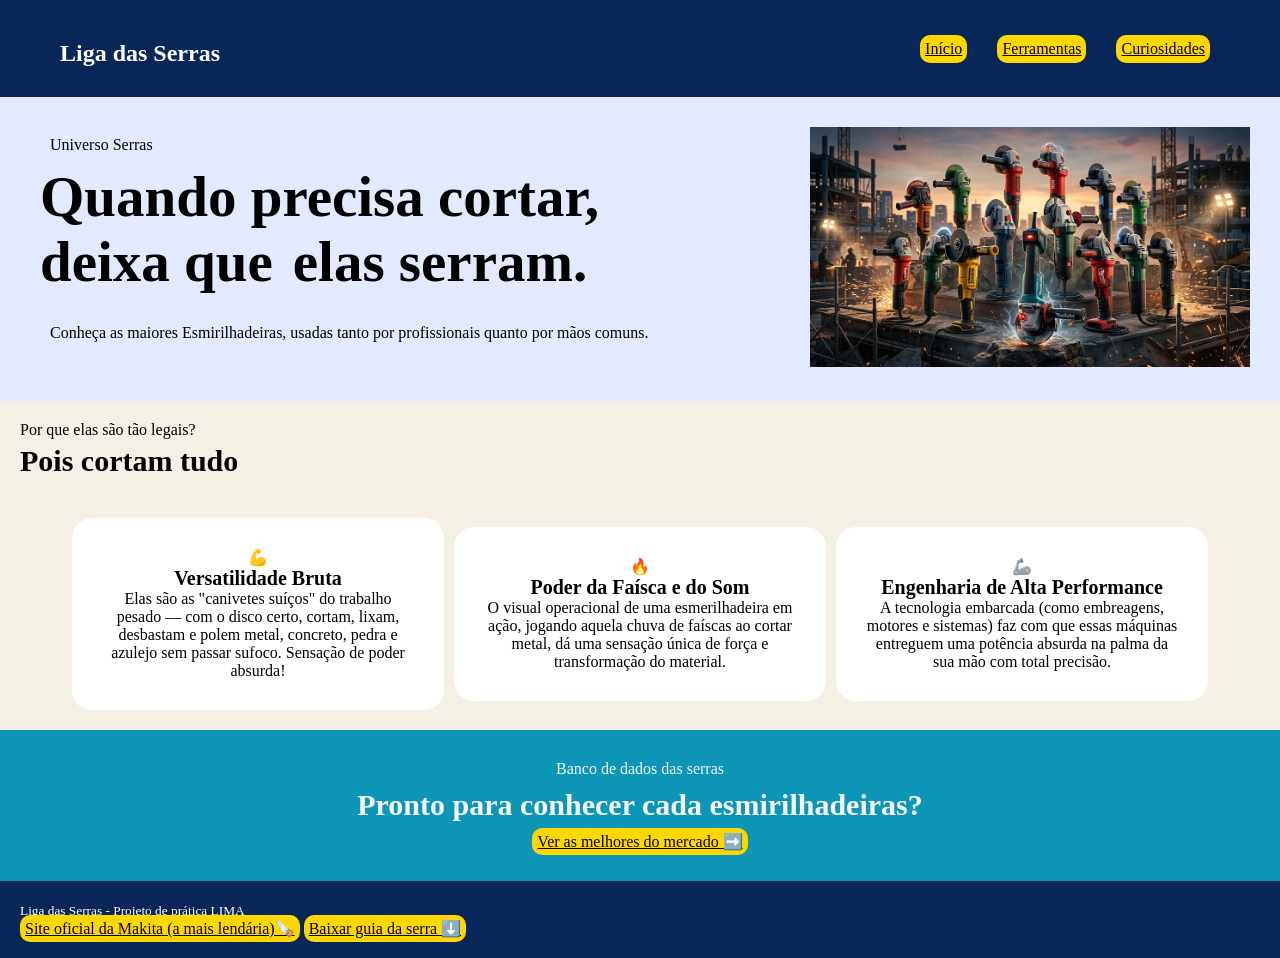
==== index.html @ 2cd701fd "feat: desenvolvendo tela inicial" ====
<!DOCTYPE html>
<html lang="pt-BR">
    <head>
        <meta charset="UTF-8">
        <link rel="stylesheet" href="css/style.css">
        <title>Esmirilhadeiras</title>
    </head>
    <body>
        <header>
            <section id="logo">
                <h1>Liga das Serras</h1>
            </section>
            <section id="menu">
                <a href="index.html">Início</a>
                <a href="pages/ferramentas.html">Ferramentas </a>
                <a href="pages/curiosidades.html">Curiosidades </a>
            </section>
        </header>
        <main>

            <section id="introducao">
                <article>
                    <span>Universo Serras</span>
                    <h2>Quando precisa cortar, deixa que<span>elas serram.</span></h2>
                    <p>Conheça as maiores Esmirilhadeiras, usadas tanto por profissionais quanto por mãos comuns.</p>
                </article>
                <article>
                    <img id="equipe" src="assets/img/equipe.png">
                </article>
            </section>
            
            <section id="titulocards">
                <span>Por que elas são tão legais?</span>
                <h3>Pois cortam tudo</h3>
            </section>

            <section id="cards">
                <article class="card">
                    <p>💪</p>
                    <h4>Versatilidade Bruta</h4>
                    <p>Elas são as "canivetes suíços" do trabalho pesado — com o disco certo, cortam, 
                    lixam, desbastam e polem metal, concreto, pedra e azulejo sem passar sufoco.
                    Sensação de poder absurda!</p>
                </article>
                <article class="card">
                    <p>🔥</p>
                    <h4>Poder da Faísca e do Som</h4>
                    <p>O visual operacional de uma esmerilhadeira em ação, jogando aquela chuva de faíscas
                    ao cortar metal, dá uma sensação única de força e transformação do material.</p>
                </article>
                <article class="card">
                    <p>🦾</p>
                    <h4>Engenharia de Alta Performance</h4>
                    <p>A tecnologia embarcada (como embreagens, motores e sistemas)
                    faz com que essas máquinas entreguem uma potência absurda na palma da sua mão com total precisão.</p>
                </article>
            </section>
            
            <section id="avance">
                <span>Banco de dados das serras</span>
                <h5>Pronto para conhecer cada esmirilhadeiras?</h5>
                <a href="pages/ferramentas.html">Ver as melhores do mercado ➡️</a>
            </section>
        </main>
        <footer>
            <section>
                <article id="marca">
                    <small>Liga das Serras - Projeto de prática LIMA</small>
                </article>
                <article id="menuinferiior">
                    <a href="https://www.makita.com.br/">Site oficial da Makita (a mais lendária)🪚</a>
                    <a href="assets/files/guia.txt" download>Baixar guia da serra ⬇️</a>
                </article>
            </section>
        </footer>
    </body>
</html>
---- css/style.css ----
* {
    padding: 0px;
    margin: 0px;
    box-sizing: border-box;
}

header {
     display: flex;
     justify-content: space-between;
     align-items: center;
     background-color: #082758;
     padding: 30px;
}

#logo {
    padding-left: 30px;
    padding-top: 10px;
}

#menu {
    display:flex ;
    padding-right: 40px;
    gap: 30px;
}


h1 {
    color: white;
}

a {
    color: black;
    background-color: gold;
    padding: 5px;
    border-radius: 10px;
}

#introducao {
    display: flex;
    background-color:rgba(98, 135, 255, 0.178);
    justify-content: center;
    align-items: center;
    gap: 50px;
    padding-left: 30px;
    flex-wrap: nowrap;

    p {
        padding: 20px;
    }

    span {
        padding-left: 20px;
    }

    a {
        padding: 20px;
    }
}

#introducao img {
    width: 500px;
    padding: 30px;
    border-radius: 12px;
}

h2 {
    font-size: 57px;
    padding: 10px;
}

#titulocards {
    background-color: #f4f0e6;
    padding: 20px;
}

h3 {
    font-size: 30px;
    padding-top: 5px;
}

#cards {
    background-color: #f4f0e6; 
    padding: 20px;
    display: flex;
    gap: 10px;
    justify-content: center;
    align-items: center;

    p {
        text-align: center;
        padding: 0px;
    }
}

.card {
    background-color: white;
    padding: 30px;
    width: 30%;
    border-radius: 20px;
}

h4 {
    text-align: center;
    font-size: 20px;
}

#avance {
    background-color: #0e96b8;
    text-align: center;
    padding: 30px;
    color: whitesmoke;
}

h5 {
    font-size: 30px;
    padding: 10px;
}

footer {
    background-color: #082758;
    display: flex;
    justify-content: space-between;
    align-items: center;
    padding: 20px;
}

small {
    color: white;
}
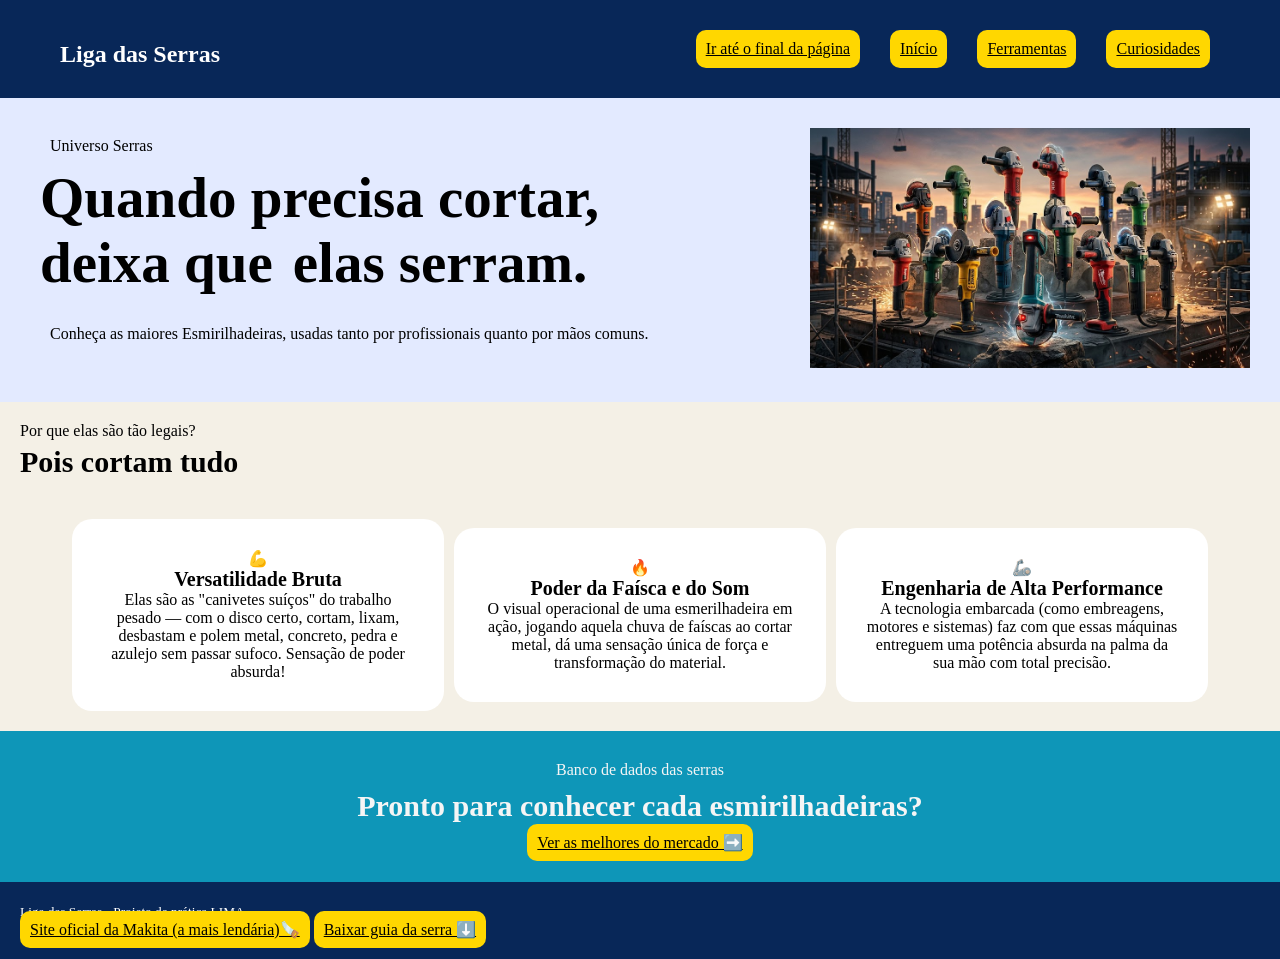
==== commit 52c7eea3: "feat: desenvolvendo tela de curiosidades e ajustando erros" ====
--- a/index.html
+++ b/index.html
@@ -11,6 +11,7 @@
                 <h1>Liga das Serras</h1>
             </section>
             <section id="menu">
+                <a href="#footer">Ir até o final da página</a>
                 <a href="index.html">Início</a>
                 <a href="pages/ferramentas.html">Ferramentas </a>
                 <a href="pages/curiosidades.html">Curiosidades </a>
@@ -25,7 +26,7 @@
                     <p>Conheça as maiores Esmirilhadeiras, usadas tanto por profissionais quanto por mãos comuns.</p>
                 </article>
                 <article>
-                    <img id="equipe" src="assets/img/equipe.png">
+                    <img id="equipe" src="assets/img/equipe.png" alt="">
                 </article>
             </section>
             
@@ -62,7 +63,7 @@
                 <a href="pages/ferramentas.html">Ver as melhores do mercado ➡️</a>
             </section>
         </main>
-        <footer>
+        <footer id="footer">
             <section>
                 <article id="marca">
                     <small>Liga das Serras - Projeto de prática LIMA</small>
--- a/css/style.css
+++ b/css/style.css
@@ -31,7 +31,7 @@
 a {
     color: black;
     background-color: gold;
-    padding: 5px;
+    padding: 10px;
     border-radius: 10px;
 }
 
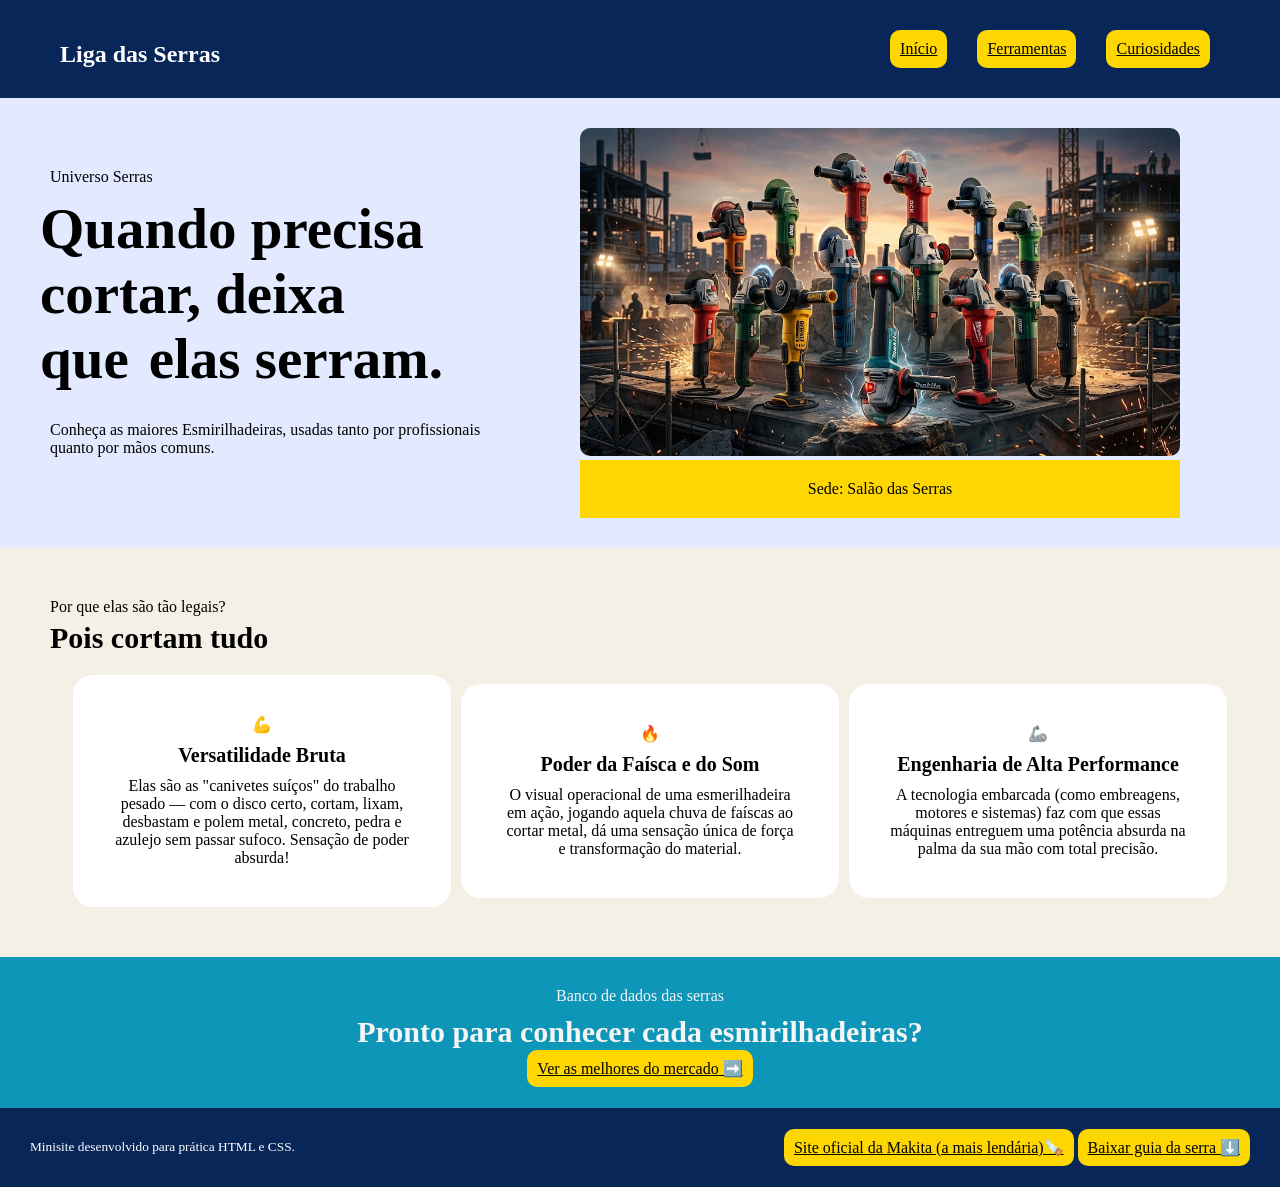
==== commit 49e9f3e9: "feat: desenvolvendo tela de curiosidades e realizando ajustes" ====
--- a/index.html
+++ b/index.html
@@ -11,7 +11,6 @@
                 <h1>Liga das Serras</h1>
             </section>
             <section id="menu">
-                <a href="#footer">Ir até o final da página</a>
                 <a href="index.html">Início</a>
                 <a href="pages/ferramentas.html">Ferramentas </a>
                 <a href="pages/curiosidades.html">Curiosidades </a>
@@ -25,8 +24,9 @@
                     <h2>Quando precisa cortar, deixa que<span>elas serram.</span></h2>
                     <p>Conheça as maiores Esmirilhadeiras, usadas tanto por profissionais quanto por mãos comuns.</p>
                 </article>
-                <article>
+                <article id="imagem">
                     <img id="equipe" src="assets/img/equipe.png" alt="">
+                    <p>Sede: Salão das Serras</p>
                 </article>
             </section>
             
@@ -63,10 +63,10 @@
                 <a href="pages/ferramentas.html">Ver as melhores do mercado ➡️</a>
             </section>
         </main>
-        <footer id="footer">
-            <section>
+        <footer>
+            <section id="rodape">
                 <article id="marca">
-                    <small>Liga das Serras - Projeto de prática LIMA</small>
+                    <small>Minisite desenvolvido para prática HTML e CSS.</small>
                 </article>
                 <article id="menuinferiior">
                     <a href="https://www.makita.com.br/">Site oficial da Makita (a mais lendária)🪚</a>
--- a/css/style.css
+++ b/css/style.css
@@ -40,9 +40,8 @@
     background-color:rgba(98, 135, 255, 0.178);
     justify-content: center;
     align-items: center;
+    padding-left: 30px;
     gap: 50px;
-    padding-left: 30px;
-    flex-wrap: nowrap;
 
     p {
         padding: 20px;
@@ -57,10 +56,21 @@
     }
 }
 
-#introducao img {
-    width: 500px;
-    padding: 30px;
-    border-radius: 12px;
+#imagem {
+    padding-right: 100px;
+    padding-top: 30px;
+    padding-bottom: 30px;
+
+    p {
+        text-align: center;
+        background-color: gold;
+    }
+}
+
+#imagem img {
+    width: 600px;
+    border-radius: 10px;
+    justify-content: center;
 }
 
 h2 {
@@ -70,7 +80,8 @@
 
 #titulocards {
     background-color: #f4f0e6;
-    padding: 20px;
+    padding-left: 50px;
+    padding-top: 50px;
 }
 
 h3 {
@@ -80,7 +91,9 @@
 
 #cards {
     background-color: #f4f0e6; 
-    padding: 20px;
+    padding-left: 20px;
+    padding-top: 20px;
+    padding-bottom: 50px;
     display: flex;
     gap: 10px;
     justify-content: center;
@@ -88,7 +101,7 @@
 
     p {
         text-align: center;
-        padding: 0px;
+        padding: 10px;
     }
 }
 
@@ -116,14 +129,17 @@
     padding: 10px;
 }
 
-footer {
+
+#rodape {
     background-color: #082758;
     display: flex;
     justify-content: space-between;
     align-items: center;
-    padding: 20px;
+    padding: 30px;
+    gap: 20px;
 }
 
 small {
     color: white;
+    display: flex;
 }
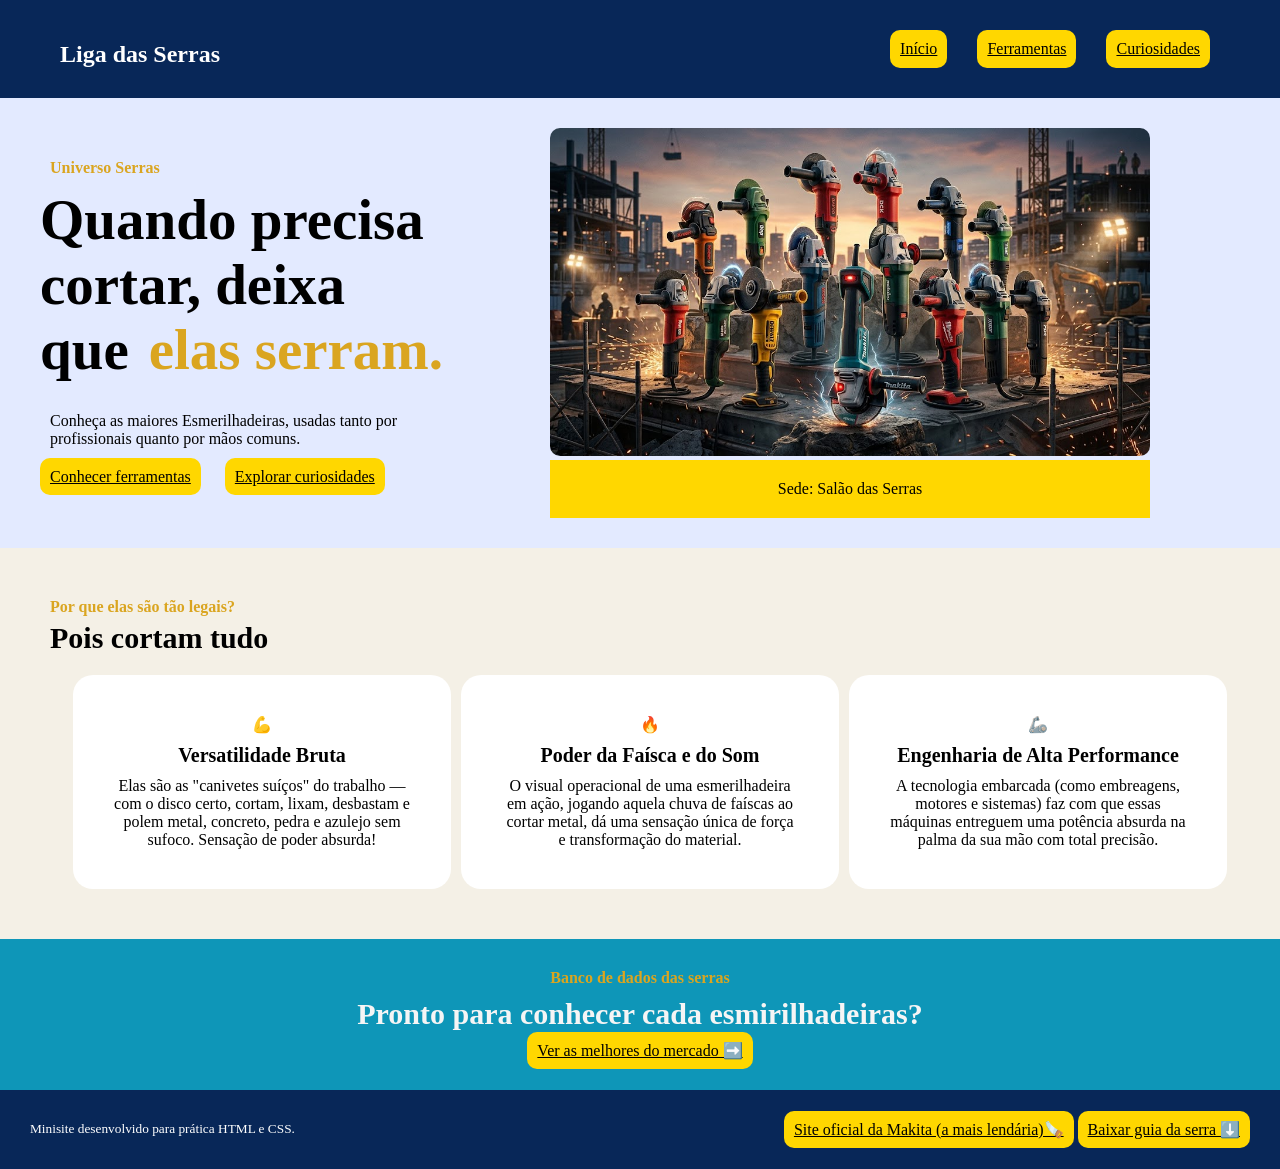
==== commit fa283912: "feat: desenvolvendo vitrine inteira" ====
--- a/index.html
+++ b/index.html
@@ -3,7 +3,7 @@
     <head>
         <meta charset="UTF-8">
         <link rel="stylesheet" href="css/style.css">
-        <title>Esmirilhadeiras</title>
+        <title>Esmerilhadeiras</title>
     </head>
     <body>
         <header>
@@ -19,17 +19,23 @@
         <main>
 
             <section id="introducao">
-                <article>
-                    <span>Universo Serras</span>
-                    <h2>Quando precisa cortar, deixa que<span>elas serram.</span></h2>
-                    <p>Conheça as maiores Esmirilhadeiras, usadas tanto por profissionais quanto por mãos comuns.</p>
-                </article>
+                <section id="introducao-texto">
+                    <article>
+                        <span>Universo Serras</span>
+                        <h2>Quando precisa cortar, deixa que<span>elas serram.</span></h2>
+                        <p>Conheça as maiores Esmerilhadeiras, usadas tanto por profissionais quanto por mãos comuns.</p>
+                    </article>
+                    <article id="links">
+                        <a href="pages/ferramentas.html">Conhecer ferramentas</a>
+                        <a href="pages/curiosidades.html">Explorar curiosidades</a>
+                    </article>
+                </section>
                 <article id="imagem">
                     <img id="equipe" src="assets/img/equipe.png" alt="">
                     <p>Sede: Salão das Serras</p>
                 </article>
             </section>
-            
+
             <section id="titulocards">
                 <span>Por que elas são tão legais?</span>
                 <h3>Pois cortam tudo</h3>
@@ -39,8 +45,8 @@
                 <article class="card">
                     <p>💪</p>
                     <h4>Versatilidade Bruta</h4>
-                    <p>Elas são as "canivetes suíços" do trabalho pesado — com o disco certo, cortam, 
-                    lixam, desbastam e polem metal, concreto, pedra e azulejo sem passar sufoco.
+                    <p>Elas são as "canivetes suíços" do trabalho — com o disco certo, cortam,
+                    lixam, desbastam e polem metal, concreto, pedra e azulejo sem sufoco.
                     Sensação de poder absurda!</p>
                 </article>
                 <article class="card">
@@ -56,7 +62,7 @@
                     faz com que essas máquinas entreguem uma potência absurda na palma da sua mão com total precisão.</p>
                 </article>
             </section>
-            
+
             <section id="avance">
                 <span>Banco de dados das serras</span>
                 <h5>Pronto para conhecer cada esmirilhadeiras?</h5>
--- a/css/style.css
+++ b/css/style.css
@@ -42,29 +42,30 @@
     align-items: center;
     padding-left: 30px;
     gap: 50px;
+}
 
-    p {
-        padding: 20px;
-    }
+#introducao   p {
+    padding: 20px;
+}
 
-    span {
-        padding-left: 20px;
-    }
+#introducao   span {
+    padding-left: 20px;
+}
 
-    a {
-        padding: 20px;
-    }
+#introducao   a {
+    padding: 20px;
+    margin: 10px;
+    padding: 10px;
 }
 
 #imagem {
-    padding-right: 100px;
-    padding-top: 30px;
-    padding-bottom: 30px;
+    margin-right: 100px;
+    padding: 30px;
+}
 
-    p {
-        text-align: center;
-        background-color: gold;
-    }
+#imagem p {
+    text-align: center;
+    background-color: gold;
 }
 
 #imagem img {
@@ -90,7 +91,7 @@
 }
 
 #cards {
-    background-color: #f4f0e6; 
+    background-color: #f4f0e6;
     padding-left: 20px;
     padding-top: 20px;
     padding-bottom: 50px;
@@ -98,11 +99,11 @@
     gap: 10px;
     justify-content: center;
     align-items: center;
+}
 
-    p {
-        text-align: center;
-        padding: 10px;
-    }
+#cards  p {
+    text-align: center;
+    padding: 10px;
 }
 
 .card {
@@ -142,4 +143,9 @@
 small {
     color: white;
     display: flex;
-}+}
+
+span {
+    color: goldenrod;
+    font-weight: bold;
+}
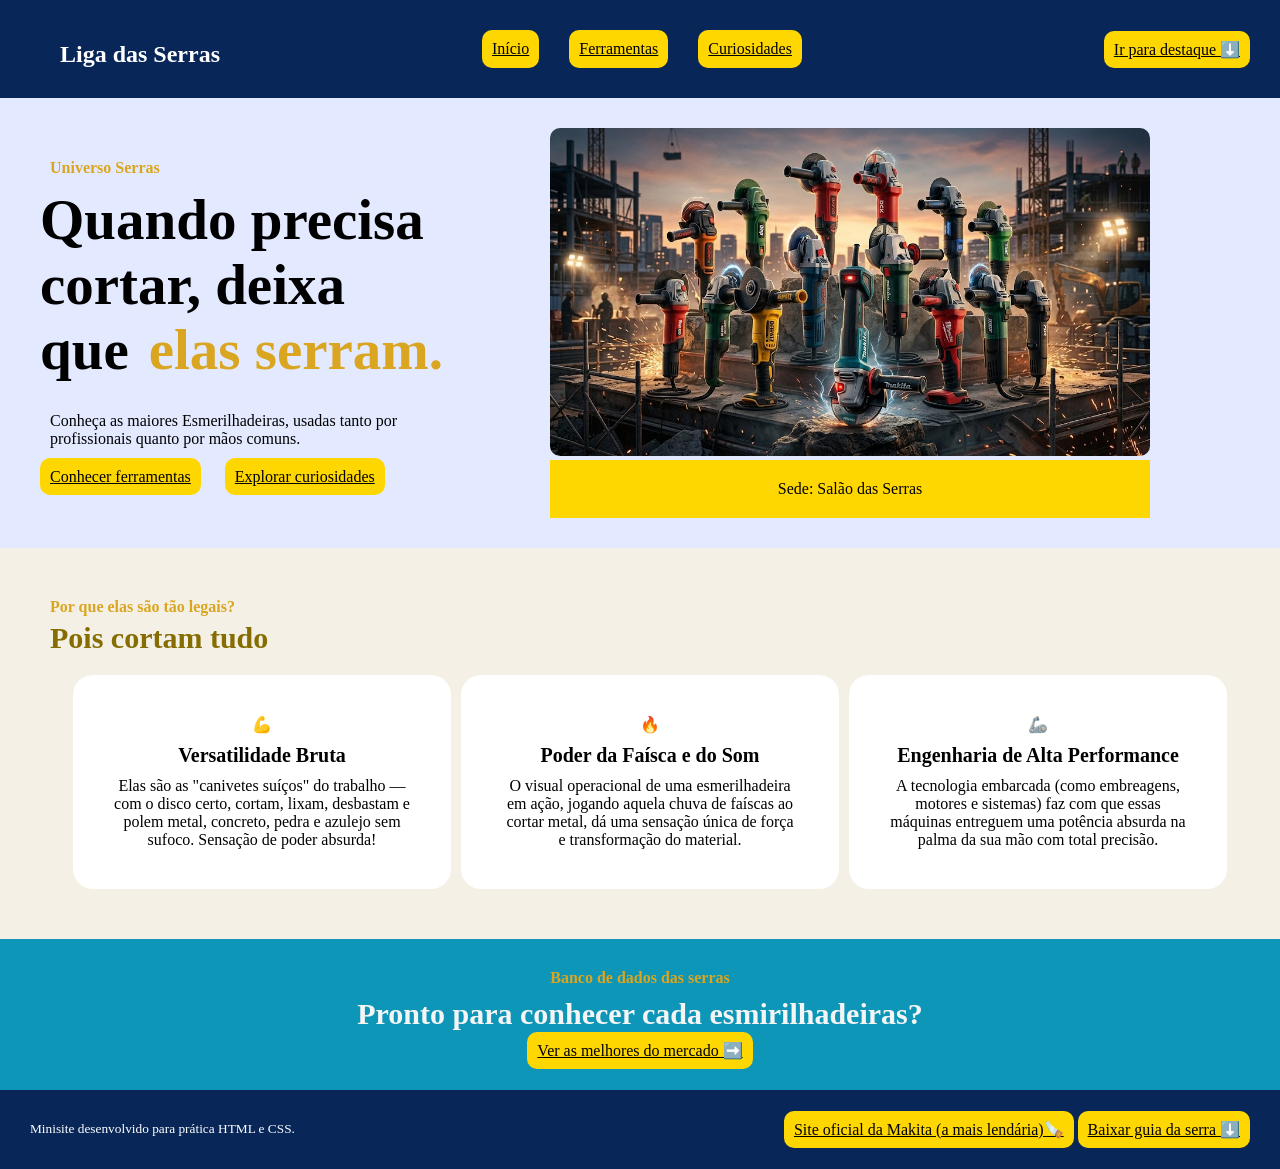
==== commit ead485c1: "feat: ajustando minissite" ====
--- a/index.html
+++ b/index.html
@@ -14,6 +14,9 @@
                 <a href="index.html">Início</a>
                 <a href="pages/ferramentas.html">Ferramentas </a>
                 <a href="pages/curiosidades.html">Curiosidades </a>
+            </section>
+            <section id="opcaodireita">
+                <a href="../pages/ferramentas.html">Ir para destaque ⬇️</a>
             </section>
         </header>
         <main>
--- a/css/style.css
+++ b/css/style.css
@@ -88,6 +88,8 @@
 h3 {
     font-size: 30px;
     padding-top: 5px;
+    font-weight: bold;
+    color: rgb(133, 109, 1);
 }
 
 #cards {
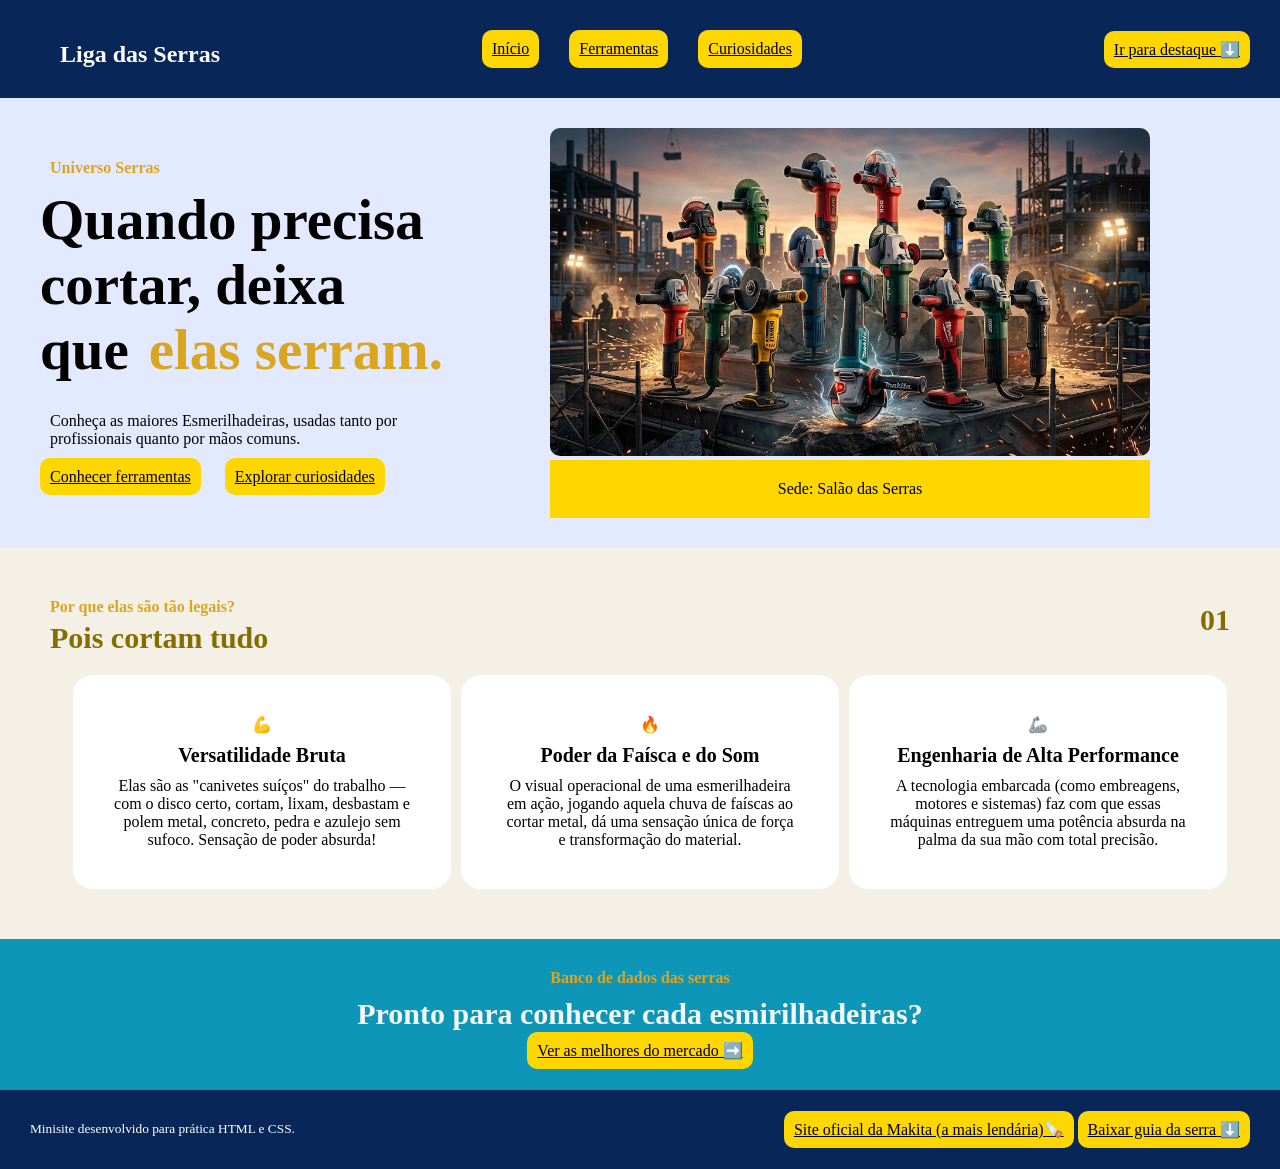
==== commit 9c059dce: "feat: ajustando página inicial" ====
--- a/index.html
+++ b/index.html
@@ -40,8 +40,13 @@
             </section>
 
             <section id="titulocards">
-                <span>Por que elas são tão legais?</span>
-                <h3>Pois cortam tudo</h3>
+                <article>
+                    <span>Por que elas são tão legais?</span>
+                    <h3>Pois cortam tudo</h3>
+                </article>
+                <article id="numero">
+                    <h3>01</h3>
+                </article>
             </section>
 
             <section id="cards">
--- a/css/style.css
+++ b/css/style.css
@@ -83,6 +83,8 @@
     background-color: #f4f0e6;
     padding-left: 50px;
     padding-top: 50px;
+    display: flex;
+    justify-content: space-between;
 }
 
 h3 {
@@ -90,6 +92,10 @@
     padding-top: 5px;
     font-weight: bold;
     color: rgb(133, 109, 1);
+}
+
+#numero h3 {
+    padding-right: 50px;
 }
 
 #cards {
